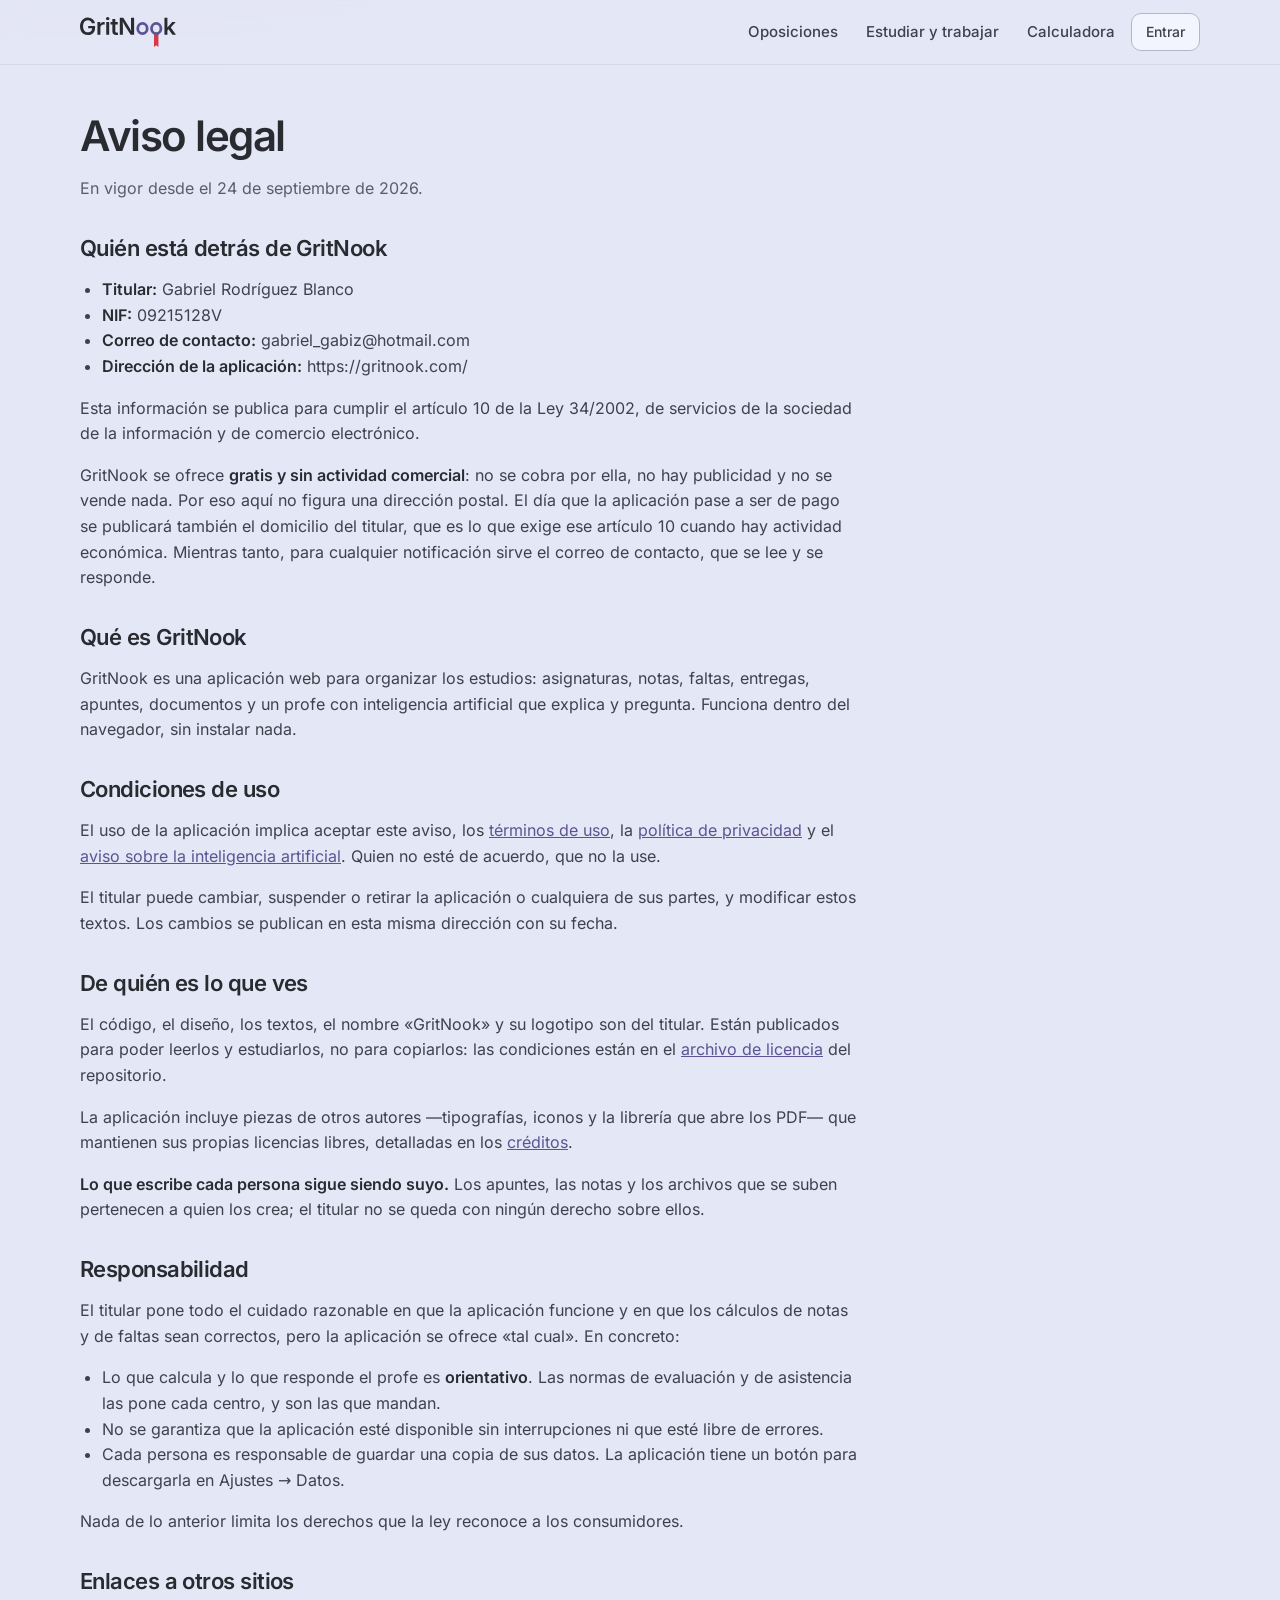
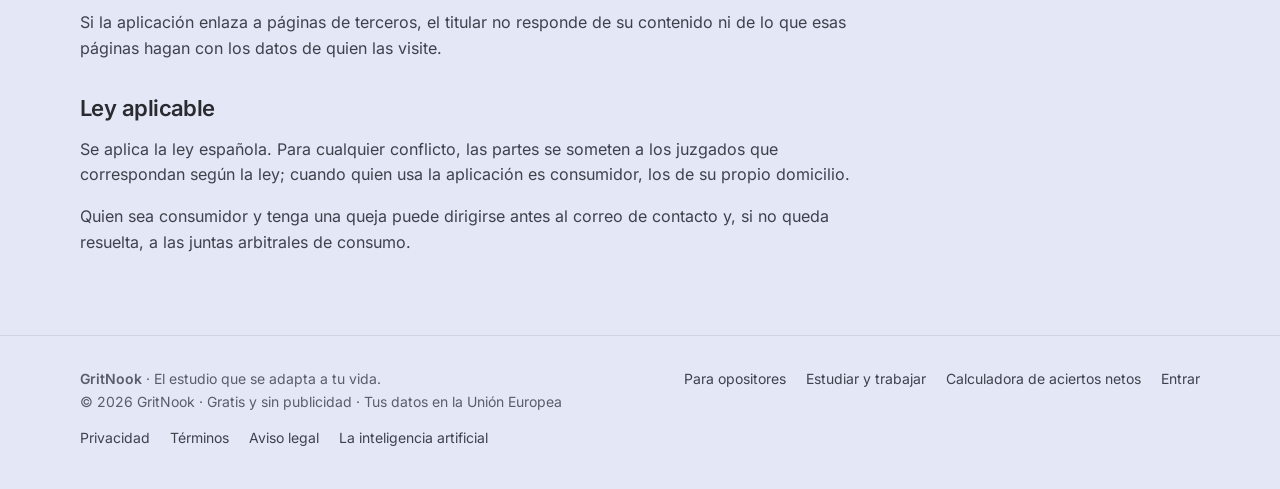
==== aviso-legal/index.html @ 5bbada2b "Web pública para Google, entrar con Google o GitHub y service worker solo para la app - SEO: título," ====
<!doctype html>
<html lang="es">
<head>
<meta charset="utf-8">
<meta name="viewport" content="width=device-width, initial-scale=1">
<title>Aviso legal · GritNook</title>
<meta name="description" content="Quién está detrás de GritNook, cómo contactar y las condiciones generales de uso de la aplicación.">
<meta name="robots" content="noindex, follow">
<link rel="canonical" href="https://gritnook.com/aviso-legal/">
<meta property="og:type" content="website">
<meta property="og:site_name" content="GritNook">
<meta property="og:locale" content="es_ES">
<meta property="og:title" content="Aviso legal · GritNook">
<meta property="og:description" content="Quién está detrás de GritNook, cómo contactar y las condiciones generales de uso de la aplicación.">
<meta property="og:url" content="https://gritnook.com/aviso-legal/">
<meta property="og:image" content="https://gritnook.com/web/og.png">
<meta property="og:image:width" content="1200">
<meta property="og:image:height" content="630">
<meta property="og:image:alt" content="GritNook: el estudio que se adapta a tu vida">
<meta name="twitter:card" content="summary_large_image">
<meta name="theme-color" content="#161826">
<link rel="icon" href="/iconos/icono.svg" type="image/svg+xml">
<link rel="apple-touch-icon" href="/iconos/icono-180.png">
<link rel="preload" href="/fuentes/inter-latin-400-normal.woff2" as="font" type="font/woff2" crossorigin>
<link rel="preload" href="/fuentes/inter-latin-600-normal.woff2" as="font" type="font/woff2" crossorigin>
<link rel="stylesheet" href="/web/web.css?v=89fc3485">
</head>
<body>
<a class="saltar" href="#contenido">Saltar al contenido</a>
<header class="cab"><div class="ancho">
  <a class="marca" href="/" aria-label="GritNook, ir a la app"><picture><source srcset="/marca/gritnook-claro.svg" media="(prefers-color-scheme: light)"><img src="/marca/gritnook-oscuro.svg" width="112" height="35" alt="GritNook"></picture></a>
  <nav aria-label="Principal"><a class="opc" href="/oposiciones/">Oposiciones</a><a class="opc" href="/estudiar-y-trabajar/">Estudiar y trabajar</a><a class="opc" href="/calculadora-aciertos-netos/">Calculadora</a><a class="btn" href="/">Entrar</a></nav>
</div></header>
<main id="contenido">
<div class="ancho"><article class="papel"><h1>Aviso legal</h1>
<p class="vigor">En vigor desde el 24 de septiembre de 2026.</p>
<h2>Quién está detrás de GritNook</h2>
<ul><li><strong>Titular:</strong> Gabriel Rodríguez Blanco</li><li><strong>NIF:</strong> 09215128V</li><li><strong>Correo de contacto:</strong> gabriel_gabiz@hotmail.com</li><li><strong>Dirección de la aplicación:</strong> https://gritnook.com/</li></ul>
<p>Esta información se publica para cumplir el artículo 10 de la Ley 34/2002, de servicios de la sociedad de la información y de comercio electrónico.</p>
<p>GritNook se ofrece <strong>gratis y sin actividad comercial</strong>: no se cobra por ella, no hay publicidad y no se vende nada. Por eso aquí no figura una dirección postal. El día que la aplicación pase a ser de pago se publicará también el domicilio del titular, que es lo que exige ese artículo 10 cuando hay actividad económica. Mientras tanto, para cualquier notificación sirve el correo de contacto, que se lee y se responde.</p>
<h2>Qué es GritNook</h2>
<p>GritNook es una aplicación web para organizar los estudios: asignaturas, notas, faltas, entregas, apuntes, documentos y un profe con inteligencia artificial que explica y pregunta. Funciona dentro del navegador, sin instalar nada.</p>
<h2>Condiciones de uso</h2>
<p>El uso de la aplicación implica aceptar este aviso, los <a href="/terminos/">términos de uso</a>, la <a href="/privacidad/">política de privacidad</a> y el <a href="/ia/">aviso sobre la inteligencia artificial</a>. Quien no esté de acuerdo, que no la use.</p>
<p>El titular puede cambiar, suspender o retirar la aplicación o cualquiera de sus partes, y modificar estos textos. Los cambios se publican en esta misma dirección con su fecha.</p>
<h2>De quién es lo que ves</h2>
<p>El código, el diseño, los textos, el nombre «GritNook» y su logotipo son del titular. Están publicados para poder leerlos y estudiarlos, no para copiarlos: las condiciones están en el <a href="https://github.com/Gabriel15gabi/gritnook/blob/main/LICENSE">archivo de licencia</a> del repositorio.</p>
<p>La aplicación incluye piezas de otros autores —tipografías, iconos y la librería que abre los PDF— que mantienen sus propias licencias libres, detalladas en los <a href="https://github.com/Gabriel15gabi/gritnook/blob/main/CREDITOS.md">créditos</a>.</p>
<p><strong>Lo que escribe cada persona sigue siendo suyo.</strong> Los apuntes, las notas y los archivos que se suben pertenecen a quien los crea; el titular no se queda con ningún derecho sobre ellos.</p>
<h2>Responsabilidad</h2>
<p>El titular pone todo el cuidado razonable en que la aplicación funcione y en que los cálculos de notas y de faltas sean correctos, pero la aplicación se ofrece «tal cual». En concreto:</p>
<ul><li>Lo que calcula y lo que responde el profe es <strong>orientativo</strong>. Las normas de evaluación y de asistencia las pone cada centro, y son las que mandan.</li><li>No se garantiza que la aplicación esté disponible sin interrupciones ni que esté libre de errores.</li><li>Cada persona es responsable de guardar una copia de sus datos. La aplicación tiene un botón para descargarla en Ajustes → Datos.</li></ul>
<p>Nada de lo anterior limita los derechos que la ley reconoce a los consumidores.</p>
<h2>Enlaces a otros sitios</h2>
<p>Si la aplicación enlaza a páginas de terceros, el titular no responde de su contenido ni de lo que esas páginas hagan con los datos de quien las visite.</p>
<h2>Ley aplicable</h2>
<p>Se aplica la ley española. Para cualquier conflicto, las partes se someten a los juzgados que correspondan según la ley; cuando quien usa la aplicación es consumidor, los de su propio domicilio.</p>
<p>Quien sea consumidor y tenga una queja puede dirigirse antes al correo de contacto y, si no queda resuelta, a las juntas arbitrales de consumo.</p></article></div>
</main>
<footer class="pie"><div class="ancho">
  <div><p><strong>GritNook</strong> · El estudio que se adapta a tu vida.</p><p>© 2026 GritNook · Gratis y sin publicidad · Tus datos en la Unión Europea</p></div>
  <nav aria-label="Qué es GritNook"><a href="/oposiciones/">Para opositores</a><a href="/estudiar-y-trabajar/">Estudiar y trabajar</a><a href="/calculadora-aciertos-netos/">Calculadora de aciertos netos</a><a href="/">Entrar</a></nav>
  <nav aria-label="Legal"><a href="/privacidad/">Privacidad</a><a href="/terminos/">Términos</a><a href="/aviso-legal/">Aviso legal</a><a href="/ia/">La inteligencia artificial</a></nav>
</div></footer>
</body>
</html>
---- web/web.css ----
/* Las páginas públicas de gritnook.com (presentación, calculadora y papeles).
   Mismos colores y letra que la app: azul noche en oscuro, papel en claro,
   el acento como línea y borde. Las genera web/generar.js. */
@font-face{font-family:'Inter'; font-style:normal; font-weight:400; font-display:swap; src:url("/fuentes/inter-latin-400-normal.woff2") format("woff2")}
@font-face{font-family:'Inter'; font-style:normal; font-weight:500; font-display:swap; src:url("/fuentes/inter-latin-500-normal.woff2") format("woff2")}
@font-face{font-family:'Inter'; font-style:normal; font-weight:600; font-display:swap; src:url("/fuentes/inter-latin-600-normal.woff2") format("woff2")}

:root{
  --bg:#e4e7f5; --surface:#f3f5fe; --surface-2:#e9ecf8; --line:#cfd3e5; --line-2:#b2b6ca;
  --ink:#292b31; --ink-2:#3f424d; --ink-3:#595d6c;
  --acento:#5d5294; --acento-txt:#5d5294; --acento-suave:#e7e5fe; --acento-borde:#d2cefd; --on-acento:#f3f5fe;
  --verde:#166534; --ambar:#92400E; --cinta:#D23B47;
  --sombra:0 0 0 1px #cfd3e5, 0 10px 30px rgba(41,43,49,.08);
  --luz:radial-gradient(900px 480px at 10% -10%, rgba(93,82,148,.12), transparent 60%);
  color-scheme:light;
}
@media (prefers-color-scheme: dark){:root{
  --bg:#161826; --surface:#1d1f2c; --surface-2:#232532; --line:#292b31; --line-2:#3f424d;
  --ink:#e9e9ed; --ink-2:#b2b6ca; --ink-3:#9397ab;
  --acento:#9184d9; --acento-txt:#b5abfc; --acento-suave:#2b2741; --acento-borde:#423a6a; --on-acento:#161826;
  --verde:#4ADE80; --ambar:#FBBF24; --cinta:#F0616A;
  --sombra:0 0 0 1px #2c2e3b, 0 14px 40px rgba(0,0,0,.45);
  --luz:radial-gradient(1000px 560px at 12% -14%, rgba(145,132,217,.16), transparent 62%);
  color-scheme:dark;
}}

*{box-sizing:border-box}
html{-webkit-text-size-adjust:100%; scroll-behavior:smooth}
body{margin:0; background:var(--bg) var(--luz) no-repeat; color:var(--ink); font:400 16px/1.6 Inter, system-ui, -apple-system, "Segoe UI", sans-serif;
  -webkit-font-smoothing:antialiased; overflow-x:hidden}
img{max-width:100%; height:auto}
a{color:var(--acento-txt)}
:focus-visible{outline:2px solid var(--acento-txt); outline-offset:3px; border-radius:6px}
.saltar{position:absolute; left:-999px; top:8px; z-index:20; padding:8px 14px; border-radius:10px; background:var(--surface); color:var(--ink)}
.saltar:focus{left:16px}
.ancho{width:min(1120px, 100% - 32px); margin-inline:auto}

/* ── cabecera ── */
.cab{position:sticky; top:0; z-index:10; backdrop-filter:saturate(1.4) blur(12px); -webkit-backdrop-filter:saturate(1.4) blur(12px);
  background:color-mix(in srgb, var(--bg) 82%, transparent); border-bottom:1px solid color-mix(in srgb, var(--line) 70%, transparent)}
.cab .ancho{display:flex; align-items:center; gap:18px; min-height:64px}
.marca{display:inline-flex; align-items:center; margin-right:auto}
.marca img{display:block; height:30px; width:auto}
.cab nav{display:flex; align-items:center; gap:4px}
.cab nav a{padding:8px 12px; border-radius:10px; color:var(--ink-2); text-decoration:none; font-weight:500; font-size:15px}
.cab nav a:hover{color:var(--ink); background:var(--acento-suave)}
.cab nav a[aria-current="page"]{color:var(--ink)}
@media (max-width:760px){ .cab nav .opc{display:none} }

/* ── botones ── */
.btn{display:inline-flex; align-items:center; justify-content:center; gap:8px; min-height:44px; padding:10px 18px; border-radius:12px;
  border:1px solid var(--line-2); background:var(--surface); color:var(--ink); font:600 15px/1.2 Inter, system-ui, sans-serif; text-decoration:none; cursor:pointer}
.btn:hover{border-color:var(--acento)}
.btn.primario{border-color:transparent; color:var(--on-acento);
  background:linear-gradient(180deg, color-mix(in srgb, var(--acento) 86%, #fff), var(--acento))}
.btn.primario:hover{filter:brightness(1.06)}
.cab .btn{min-height:38px; padding:8px 14px; font-size:14px}

/* ── portada de cada página ── */
.hero{display:grid; grid-template-columns:minmax(0,1.15fr) minmax(0,.85fr); gap:48px; align-items:center; padding:56px 0 40px}
.eyebrow{display:inline-flex; align-items:center; gap:8px; margin:0 0 14px; font:600 13px/1 Inter, sans-serif; letter-spacing:.08em; text-transform:uppercase; color:var(--acento-txt)}
.eyebrow::before{content:""; width:8px; height:8px; border-radius:50%; background:currentColor; box-shadow:0 0 0 4px var(--acento-suave)}
h1{margin:0 0 18px; font:650 clamp(34px, 5.2vw, 56px)/1.08 Inter, sans-serif; letter-spacing:-.035em; text-wrap:balance}
h1 em, h2 em{font-style:normal; background:linear-gradient(92deg, var(--acento-txt), color-mix(in srgb, var(--acento-txt) 40%, var(--cinta)));
  -webkit-background-clip:text; background-clip:text; color:transparent}
.lead{margin:0 0 26px; max-width:60ch; font-size:clamp(17px, 2vw, 19px); line-height:1.6; color:var(--ink-2)}
.acciones{display:flex; flex-wrap:wrap; gap:12px}
.nota-pie{margin:16px 0 0; font-size:14px; color:var(--ink-3)}
.movil{margin:0; justify-self:center; width:min(320px, 100%); border-radius:34px; padding:10px; background:#0d0e16;
  box-shadow:0 0 0 1px #3f424d, 0 30px 80px rgba(0,0,0,.35), 0 0 60px color-mix(in srgb, var(--acento) 18%, transparent)}
.movil img{display:block; width:100%; border-radius:26px}
@media (max-width:860px){
  .hero{grid-template-columns:minmax(0,1fr); gap:36px; padding:36px 0 24px}
  .movil{width:min(280px, 82%)}
}

/* ── secciones ── */
section{padding:40px 0}
h2{margin:0 0 12px; font:650 clamp(26px, 3.4vw, 36px)/1.15 Inter, sans-serif; letter-spacing:-.025em; text-wrap:balance}
h3{margin:0 0 6px; font:600 18px/1.3 Inter, sans-serif; letter-spacing:-.01em}
.sub{margin:0 0 28px; max-width:62ch; color:var(--ink-2); font-size:17px}
.rejilla{display:grid; grid-template-columns:repeat(auto-fit, minmax(min(300px, 100%), 1fr)); gap:16px}
.tarjeta{padding:22px; border-radius:18px; background:var(--surface); box-shadow:var(--sombra)}
.tarjeta p{margin:0; color:var(--ink-2); font-size:15.5px}
.ico{display:grid; place-items:center; width:42px; height:42px; margin-bottom:14px; border-radius:12px; color:var(--acento-txt); background:var(--acento-suave)}
.ico svg{width:22px; height:22px; fill:none; stroke:currentColor; stroke-width:1.6; stroke-linecap:round; stroke-linejoin:round}

.pasos{counter-reset:paso; list-style:none; margin:0; padding:0; display:grid; grid-template-columns:repeat(auto-fit, minmax(min(240px, 100%), 1fr)); gap:16px}
.pasos li{position:relative; padding:22px 22px 22px 70px; border-radius:18px; background:var(--surface); box-shadow:var(--sombra)}
.pasos li::before{counter-increment:paso; content:counter(paso); position:absolute; left:22px; top:22px; width:34px; height:34px; border-radius:50%;
  display:grid; place-items:center; font-weight:600; color:var(--on-acento); background:var(--acento)}
.pasos p{margin:0; color:var(--ink-2); font-size:15.5px}

.doble{display:grid; grid-template-columns:minmax(0,.8fr) minmax(0,1.2fr); gap:48px; align-items:center}
.doble.al-reves{grid-template-columns:minmax(0,1.2fr) minmax(0,.8fr)}
.doble.al-reves .movil{order:2}
.lista-ok{list-style:none; margin:0; padding:0; display:grid; gap:12px}
.lista-ok li{position:relative; padding-left:30px; color:var(--ink-2)}
.lista-ok li::before{content:""; position:absolute; left:2px; top:.45em; width:16px; height:9px; border:solid var(--verde); border-width:0 0 2.2px 2.2px; transform:rotate(-45deg)}
.lista-ok strong{color:var(--ink)}
@media (max-width:860px){ .doble, .doble.al-reves{grid-template-columns:minmax(0,1fr); gap:30px} .doble.al-reves .movil{order:0} }

/* ── preguntas frecuentes ── */
.faq{display:grid; gap:10px; max-width:820px}
.faq details{border-radius:14px; background:var(--surface); box-shadow:var(--sombra)}
.faq summary{list-style:none; cursor:pointer; padding:18px 52px 18px 20px; position:relative; font-weight:600}
.faq summary::-webkit-details-marker{display:none}
.faq summary::after{content:""; position:absolute; right:22px; top:50%; width:9px; height:9px; margin-top:-6px; border:solid var(--ink-3);
  border-width:0 2px 2px 0; transform:rotate(45deg); transition:transform .2s}
.faq details[open] summary::after{transform:rotate(225deg); margin-top:-2px}
.faq details > div{padding:0 20px 18px; color:var(--ink-2)}
.faq details > div p{margin:0 0 10px}
.faq details > div p:last-child{margin:0}

/* ── llamada final ── */
.final{margin:24px 0 64px; padding:44px 32px; border-radius:26px; text-align:center; background:var(--surface);
  box-shadow:var(--sombra); background-image:radial-gradient(600px 240px at 50% -30%, color-mix(in srgb, var(--acento) 22%, transparent), transparent 70%)}
.final .sub{margin-inline:auto}
.final .acciones{justify-content:center}

/* ── la calculadora ── */
.calc{display:grid; gap:16px}
.calc-caja{padding:24px; border-radius:20px; background:var(--surface); box-shadow:var(--sombra)}
.calc-caja h2{font-size:22px; margin-bottom:6px}
.calc-caja > p{margin:0 0 18px; color:var(--ink-2); font-size:15.5px}
.campos{display:grid; grid-template-columns:repeat(auto-fit, minmax(min(130px, 100%), 1fr)); gap:12px 14px}
.campo{display:flex; flex-direction:column; justify-content:flex-end; gap:6px; font-size:14px; font-weight:500; color:var(--ink-2)}
.campo input, .campo select{width:100%; min-height:46px; padding:10px 12px; border-radius:12px; border:1px solid var(--line-2); background:var(--bg);
  color:var(--ink); font:500 17px/1.2 Inter, system-ui, sans-serif; font-variant-numeric:tabular-nums}
.campo input:focus, .campo select:focus{outline:2px solid var(--acento); outline-offset:0; border-color:transparent}
.campo small{font-weight:400; color:var(--ink-3)}
.resultado{display:flex; flex-wrap:wrap; gap:12px; margin-top:18px}
.cifra{flex:1 1 90px; min-width:0; padding:16px 18px; border-radius:14px; background:var(--surface-2); border:1px solid var(--line)}
.cifra b{display:block; font:600 32px/1.1 Inter, sans-serif; letter-spacing:-.02em; font-variant-numeric:tabular-nums}
.cifra span{font-size:14px; color:var(--ink-3)}
.cifra.clave{border-color:var(--acento-borde); background:var(--acento-suave)}
.cifra.clave b{color:var(--acento-txt)}
.frase{margin:14px 0 0; color:var(--ink-2)}
.frase.mal{color:var(--ambar)}
.riesgo{display:grid; grid-template-columns:repeat(auto-fit, minmax(min(170px, 100%), 1fr)); gap:10px; margin-top:16px}
.riesgo div{padding:14px 16px; border-radius:14px; background:var(--surface-2); border:1px solid var(--line)}
.riesgo div.si{border-color:color-mix(in srgb, var(--verde) 55%, transparent)}
.riesgo b{display:block; font-size:14px}
.riesgo span{display:block; margin:4px 0; font:600 22px/1.2 Inter, sans-serif; font-variant-numeric:tabular-nums}
.riesgo em{font-style:normal; font-size:14px; color:var(--ink-3)}
.riesgo div.si em{color:var(--verde)}
.formula{margin:14px 0; padding:16px 18px; border-radius:14px; background:var(--surface); box-shadow:var(--sombra); font-weight:600; font-size:17px}
.formula small{display:block; margin-top:6px; font-weight:400; font-size:15px; color:var(--ink-2)}
.texto{max-width:72ch}
.texto p, .texto li{color:var(--ink-2)}
.texto h2{margin-top:36px}
.texto h2:first-child{margin-top:0}

/* ── los papeles ── */
.papel{max-width:780px; padding:48px 0 64px}
.papel h1{font-size:clamp(30px, 4.4vw, 42px)}
.papel h2{font-size:22px; margin:34px 0 10px}
.papel p, .papel li{color:var(--ink-2)}
.papel strong{color:var(--ink)}
.papel ul{padding-left:22px}
.papel .tabla{overflow-x:auto; margin:16px 0}
.papel table{border-collapse:collapse; width:100%; font-size:15px}
.papel th, .papel td{padding:10px 12px; border-bottom:1px solid var(--line); text-align:left; vertical-align:top}
.papel th{color:var(--ink); font-weight:600}
.papel .vigor{color:var(--ink-3)}

/* ── pie ── */
.pie{border-top:1px solid var(--line); padding:32px 0 40px; font-size:14px; color:var(--ink-3)}
.pie .ancho{display:flex; flex-wrap:wrap; gap:14px 28px; align-items:flex-start; justify-content:space-between}
.pie nav{display:flex; flex-wrap:wrap; gap:8px 20px}
.pie a{color:var(--ink-2); text-decoration:none}
.pie a:hover{color:var(--ink); text-decoration:underline}
.pie p{margin:0}

@media (prefers-reduced-motion: reduce){ html{scroll-behavior:auto} *{transition:none !important} }
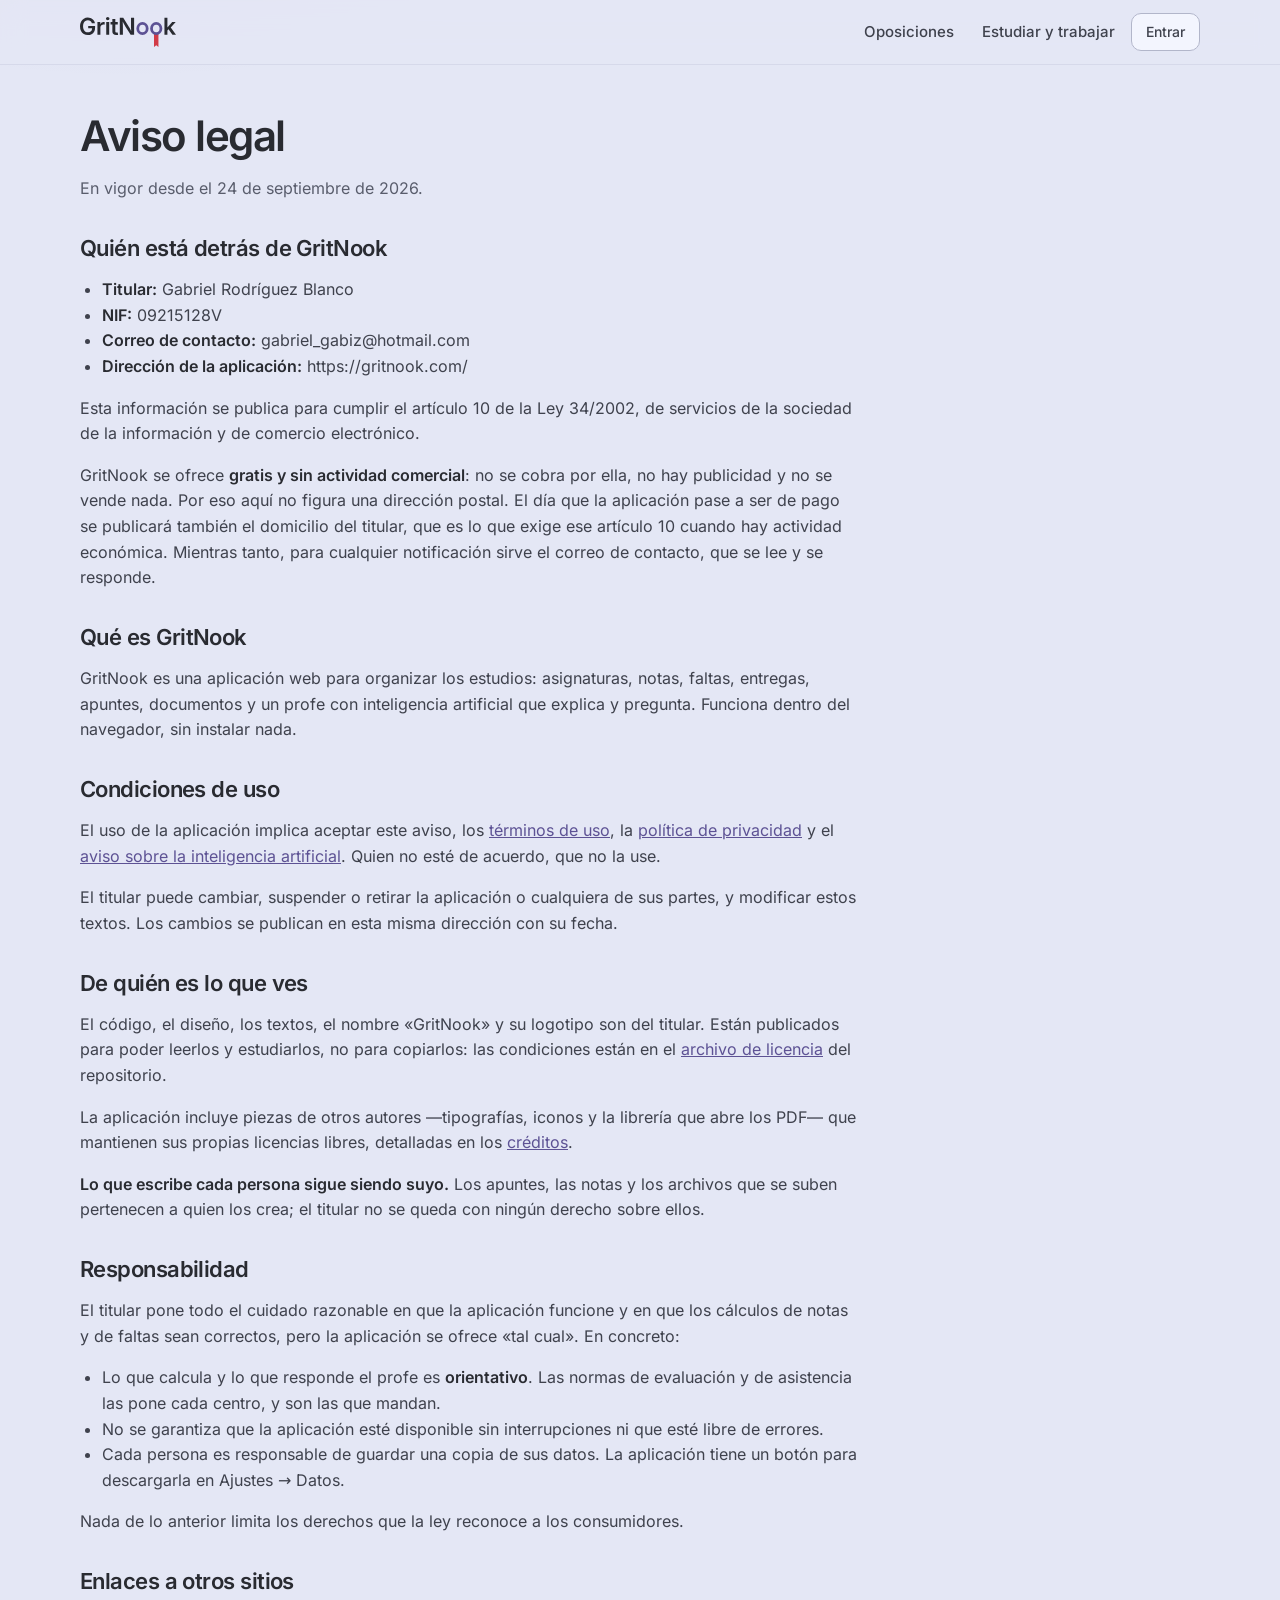
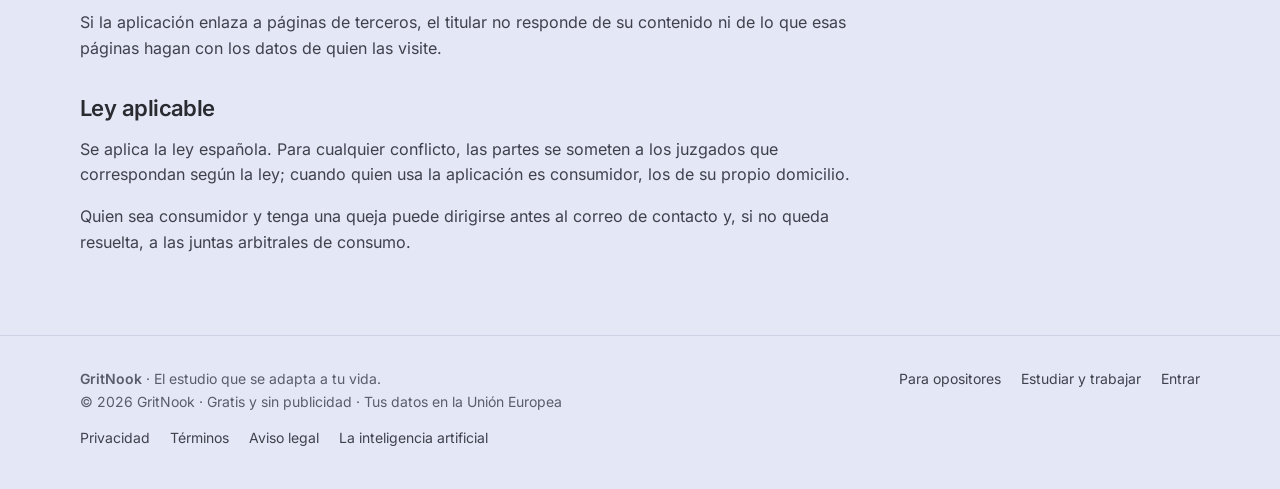
==== commit 4ccc06a0: "La calculadora de aciertos netos se queda dentro de la app, sin página pública Gabriel prefiere que " ====
--- a/aviso-legal/index.html
+++ b/aviso-legal/index.html
@@ -23,13 +23,13 @@
 <link rel="apple-touch-icon" href="/iconos/icono-180.png">
 <link rel="preload" href="/fuentes/inter-latin-400-normal.woff2" as="font" type="font/woff2" crossorigin>
 <link rel="preload" href="/fuentes/inter-latin-600-normal.woff2" as="font" type="font/woff2" crossorigin>
-<link rel="stylesheet" href="/web/web.css?v=89fc3485">
+<link rel="stylesheet" href="/web/web.css?v=493aa138">
 </head>
 <body>
 <a class="saltar" href="#contenido">Saltar al contenido</a>
 <header class="cab"><div class="ancho">
   <a class="marca" href="/" aria-label="GritNook, ir a la app"><picture><source srcset="/marca/gritnook-claro.svg" media="(prefers-color-scheme: light)"><img src="/marca/gritnook-oscuro.svg" width="112" height="35" alt="GritNook"></picture></a>
-  <nav aria-label="Principal"><a class="opc" href="/oposiciones/">Oposiciones</a><a class="opc" href="/estudiar-y-trabajar/">Estudiar y trabajar</a><a class="opc" href="/calculadora-aciertos-netos/">Calculadora</a><a class="btn" href="/">Entrar</a></nav>
+  <nav aria-label="Principal"><a class="opc" href="/oposiciones/">Oposiciones</a><a class="opc" href="/estudiar-y-trabajar/">Estudiar y trabajar</a><a class="btn" href="/">Entrar</a></nav>
 </div></header>
 <main id="contenido">
 <div class="ancho"><article class="papel"><h1>Aviso legal</h1>
@@ -59,7 +59,7 @@
 </main>
 <footer class="pie"><div class="ancho">
   <div><p><strong>GritNook</strong> · El estudio que se adapta a tu vida.</p><p>© 2026 GritNook · Gratis y sin publicidad · Tus datos en la Unión Europea</p></div>
-  <nav aria-label="Qué es GritNook"><a href="/oposiciones/">Para opositores</a><a href="/estudiar-y-trabajar/">Estudiar y trabajar</a><a href="/calculadora-aciertos-netos/">Calculadora de aciertos netos</a><a href="/">Entrar</a></nav>
+  <nav aria-label="Qué es GritNook"><a href="/oposiciones/">Para opositores</a><a href="/estudiar-y-trabajar/">Estudiar y trabajar</a><a href="/">Entrar</a></nav>
   <nav aria-label="Legal"><a href="/privacidad/">Privacidad</a><a href="/terminos/">Términos</a><a href="/aviso-legal/">Aviso legal</a><a href="/ia/">La inteligencia artificial</a></nav>
 </div></footer>
 </body>
--- a/web/web.css
+++ b/web/web.css
@@ -1,4 +1,4 @@
-/* Las páginas públicas de gritnook.com (presentación, calculadora y papeles).
+/* Las páginas públicas de gritnook.com (presentación y papeles).
    Mismos colores y letra que la app: azul noche en oscuro, papel en claro,
    el acento como línea y borde. Las genera web/generar.js. */
 @font-face{font-family:'Inter'; font-style:normal; font-weight:400; font-display:swap; src:url("/fuentes/inter-latin-400-normal.woff2") format("woff2")}
@@ -118,39 +118,6 @@
 .final .sub{margin-inline:auto}
 .final .acciones{justify-content:center}
 
-/* ── la calculadora ── */
-.calc{display:grid; gap:16px}
-.calc-caja{padding:24px; border-radius:20px; background:var(--surface); box-shadow:var(--sombra)}
-.calc-caja h2{font-size:22px; margin-bottom:6px}
-.calc-caja > p{margin:0 0 18px; color:var(--ink-2); font-size:15.5px}
-.campos{display:grid; grid-template-columns:repeat(auto-fit, minmax(min(130px, 100%), 1fr)); gap:12px 14px}
-.campo{display:flex; flex-direction:column; justify-content:flex-end; gap:6px; font-size:14px; font-weight:500; color:var(--ink-2)}
-.campo input, .campo select{width:100%; min-height:46px; padding:10px 12px; border-radius:12px; border:1px solid var(--line-2); background:var(--bg);
-  color:var(--ink); font:500 17px/1.2 Inter, system-ui, sans-serif; font-variant-numeric:tabular-nums}
-.campo input:focus, .campo select:focus{outline:2px solid var(--acento); outline-offset:0; border-color:transparent}
-.campo small{font-weight:400; color:var(--ink-3)}
-.resultado{display:flex; flex-wrap:wrap; gap:12px; margin-top:18px}
-.cifra{flex:1 1 90px; min-width:0; padding:16px 18px; border-radius:14px; background:var(--surface-2); border:1px solid var(--line)}
-.cifra b{display:block; font:600 32px/1.1 Inter, sans-serif; letter-spacing:-.02em; font-variant-numeric:tabular-nums}
-.cifra span{font-size:14px; color:var(--ink-3)}
-.cifra.clave{border-color:var(--acento-borde); background:var(--acento-suave)}
-.cifra.clave b{color:var(--acento-txt)}
-.frase{margin:14px 0 0; color:var(--ink-2)}
-.frase.mal{color:var(--ambar)}
-.riesgo{display:grid; grid-template-columns:repeat(auto-fit, minmax(min(170px, 100%), 1fr)); gap:10px; margin-top:16px}
-.riesgo div{padding:14px 16px; border-radius:14px; background:var(--surface-2); border:1px solid var(--line)}
-.riesgo div.si{border-color:color-mix(in srgb, var(--verde) 55%, transparent)}
-.riesgo b{display:block; font-size:14px}
-.riesgo span{display:block; margin:4px 0; font:600 22px/1.2 Inter, sans-serif; font-variant-numeric:tabular-nums}
-.riesgo em{font-style:normal; font-size:14px; color:var(--ink-3)}
-.riesgo div.si em{color:var(--verde)}
-.formula{margin:14px 0; padding:16px 18px; border-radius:14px; background:var(--surface); box-shadow:var(--sombra); font-weight:600; font-size:17px}
-.formula small{display:block; margin-top:6px; font-weight:400; font-size:15px; color:var(--ink-2)}
-.texto{max-width:72ch}
-.texto p, .texto li{color:var(--ink-2)}
-.texto h2{margin-top:36px}
-.texto h2:first-child{margin-top:0}
-
 /* ── los papeles ── */
 .papel{max-width:780px; padding:48px 0 64px}
 .papel h1{font-size:clamp(30px, 4.4vw, 42px)}
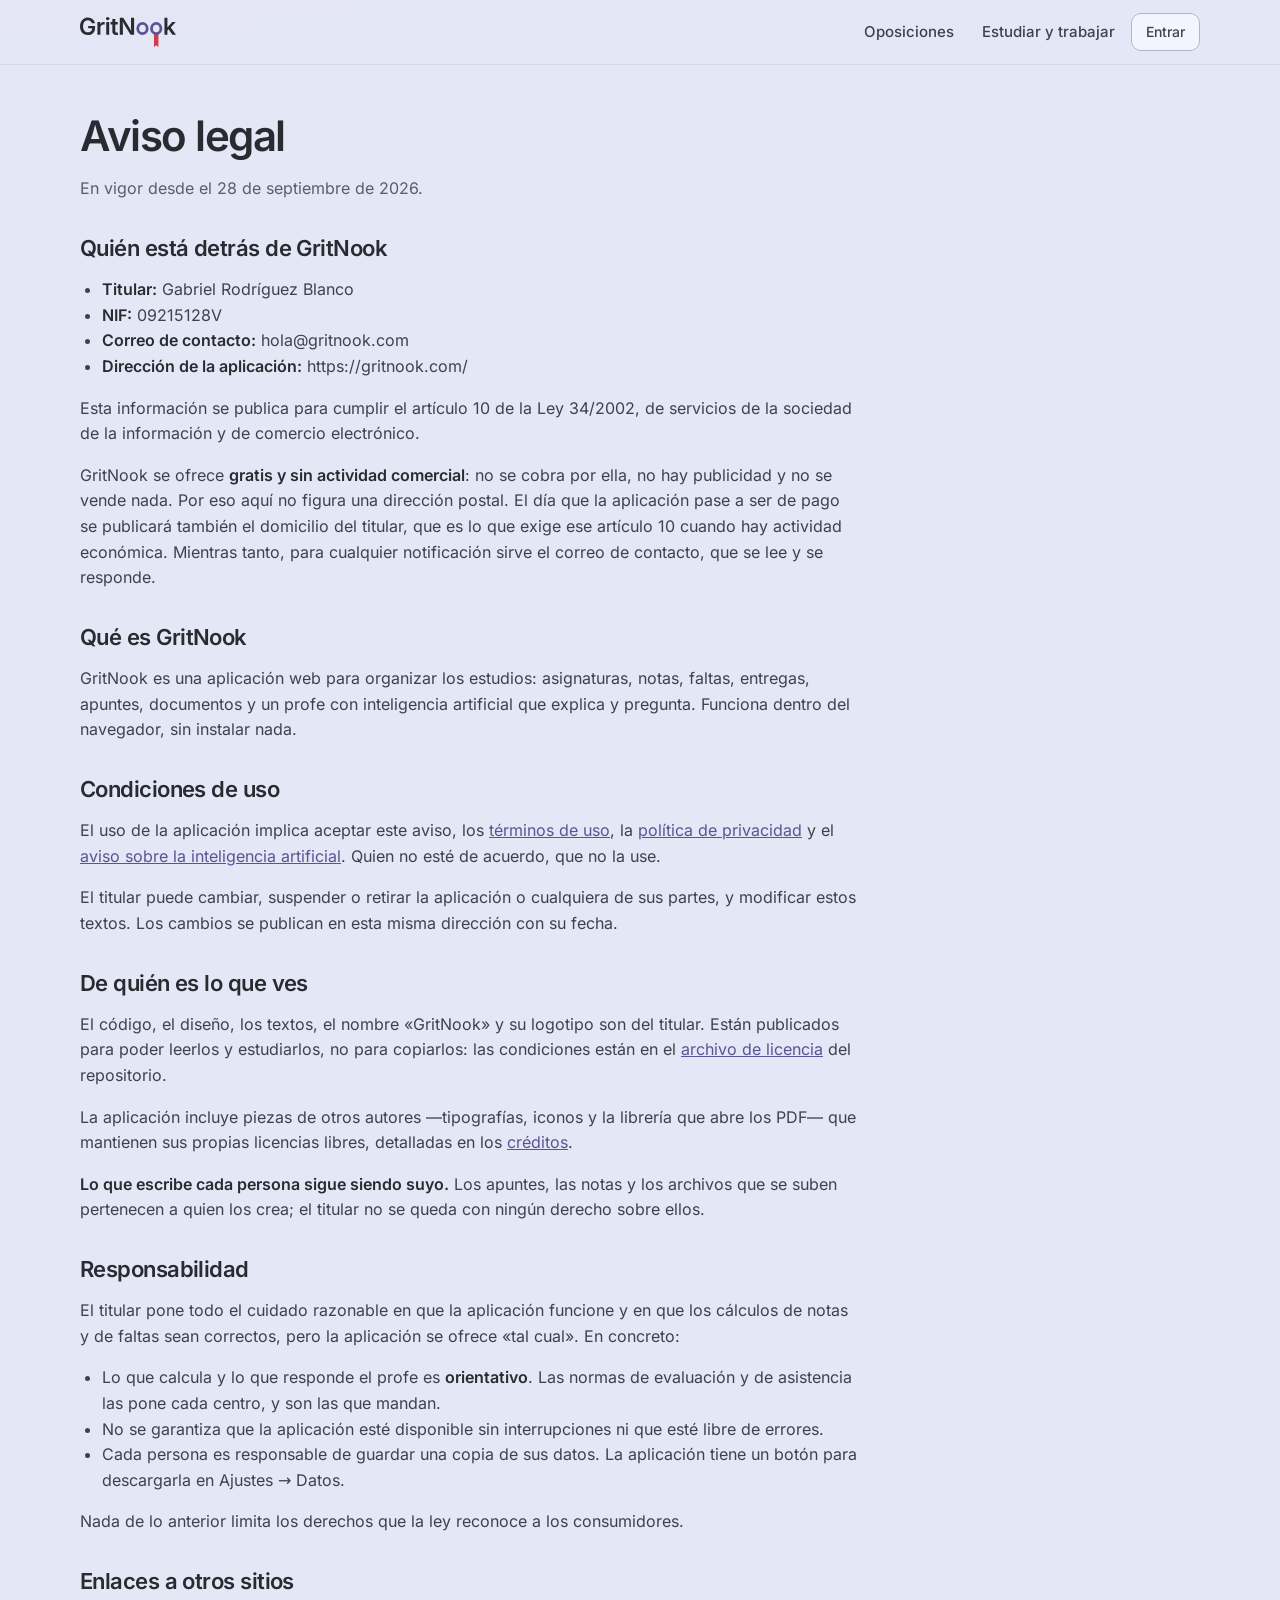
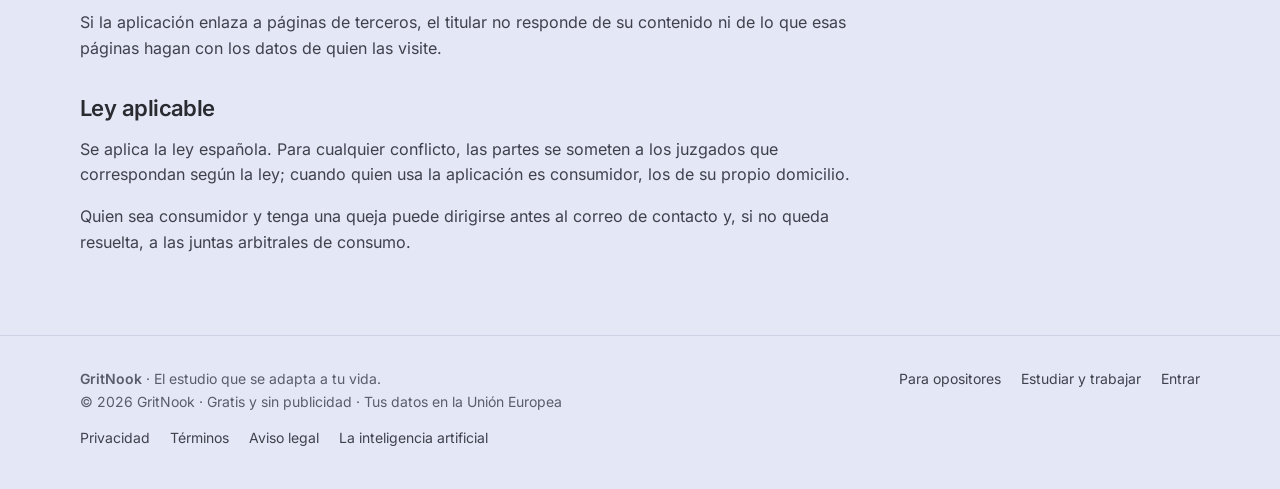
==== commit 36a60b0b: "Correo de contacto: hola@gritnook.com en vez del personal Los papeles (aviso legal y privacidad, en " ====
--- a/aviso-legal/index.html
+++ b/aviso-legal/index.html
@@ -33,9 +33,9 @@
 </div></header>
 <main id="contenido">
 <div class="ancho"><article class="papel"><h1>Aviso legal</h1>
-<p class="vigor">En vigor desde el 24 de septiembre de 2026.</p>
+<p class="vigor">En vigor desde el 28 de septiembre de 2026.</p>
 <h2>Quién está detrás de GritNook</h2>
-<ul><li><strong>Titular:</strong> Gabriel Rodríguez Blanco</li><li><strong>NIF:</strong> 09215128V</li><li><strong>Correo de contacto:</strong> gabriel_gabiz@hotmail.com</li><li><strong>Dirección de la aplicación:</strong> https://gritnook.com/</li></ul>
+<ul><li><strong>Titular:</strong> Gabriel Rodríguez Blanco</li><li><strong>NIF:</strong> 09215128V</li><li><strong>Correo de contacto:</strong> hola@gritnook.com</li><li><strong>Dirección de la aplicación:</strong> https://gritnook.com/</li></ul>
 <p>Esta información se publica para cumplir el artículo 10 de la Ley 34/2002, de servicios de la sociedad de la información y de comercio electrónico.</p>
 <p>GritNook se ofrece <strong>gratis y sin actividad comercial</strong>: no se cobra por ella, no hay publicidad y no se vende nada. Por eso aquí no figura una dirección postal. El día que la aplicación pase a ser de pago se publicará también el domicilio del titular, que es lo que exige ese artículo 10 cuando hay actividad económica. Mientras tanto, para cualquier notificación sirve el correo de contacto, que se lee y se responde.</p>
 <h2>Qué es GritNook</h2>
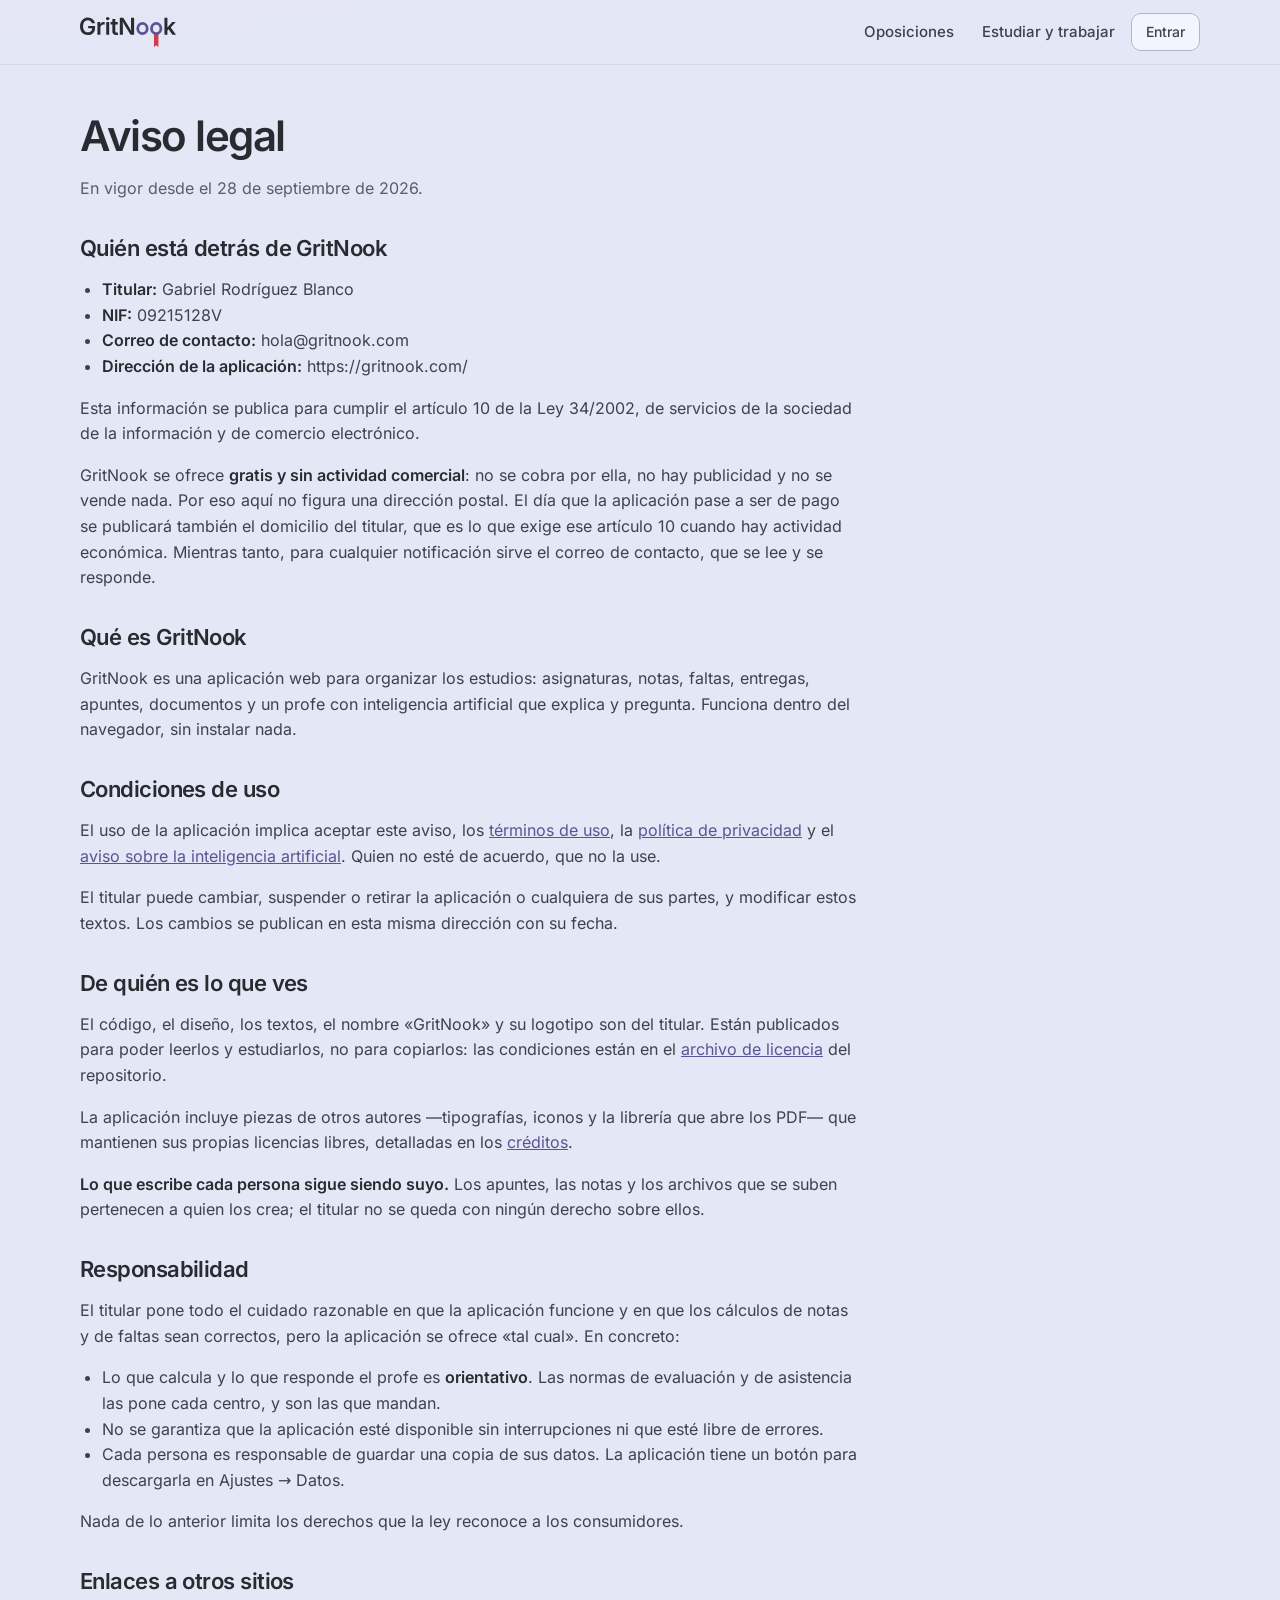
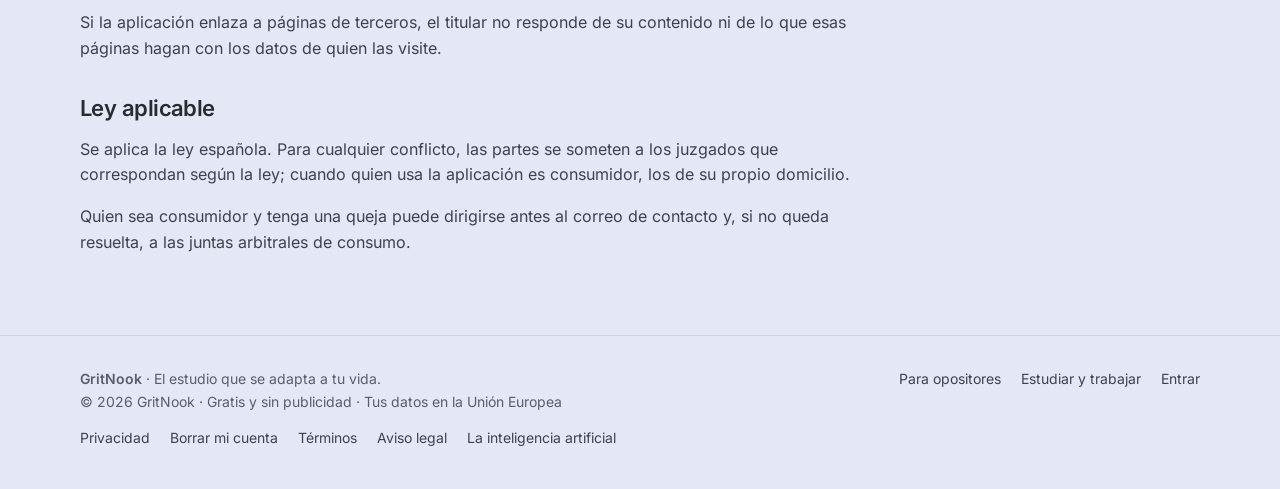
==== commit 100eada6: "Idiomas para cualquier idioma y borrar la cuenta desde Perfil Idiomas: la sección de inglés sirve pa" ====
--- a/aviso-legal/index.html
+++ b/aviso-legal/index.html
@@ -19,7 +19,8 @@
 <meta property="og:image:alt" content="GritNook: el estudio que se adapta a tu vida">
 <meta name="twitter:card" content="summary_large_image">
 <meta name="theme-color" content="#161826">
-<link rel="icon" href="/iconos/icono.svg" type="image/svg+xml">
+<link rel="icon" href="/favicon.ico" sizes="16x16 32x32 48x48">
+<link rel="icon" type="image/png" sizes="96x96" href="/iconos/icono-96.png">
 <link rel="apple-touch-icon" href="/iconos/icono-180.png">
 <link rel="preload" href="/fuentes/inter-latin-400-normal.woff2" as="font" type="font/woff2" crossorigin>
 <link rel="preload" href="/fuentes/inter-latin-600-normal.woff2" as="font" type="font/woff2" crossorigin>
@@ -60,7 +61,7 @@
 <footer class="pie"><div class="ancho">
   <div><p><strong>GritNook</strong> · El estudio que se adapta a tu vida.</p><p>© 2026 GritNook · Gratis y sin publicidad · Tus datos en la Unión Europea</p></div>
   <nav aria-label="Qué es GritNook"><a href="/oposiciones/">Para opositores</a><a href="/estudiar-y-trabajar/">Estudiar y trabajar</a><a href="/">Entrar</a></nav>
-  <nav aria-label="Legal"><a href="/privacidad/">Privacidad</a><a href="/terminos/">Términos</a><a href="/aviso-legal/">Aviso legal</a><a href="/ia/">La inteligencia artificial</a></nav>
+  <nav aria-label="Legal"><a href="/privacidad/">Privacidad</a><a href="/borrar-cuenta/">Borrar mi cuenta</a><a href="/terminos/">Términos</a><a href="/aviso-legal/">Aviso legal</a><a href="/ia/">La inteligencia artificial</a></nav>
 </div></footer>
 </body>
 </html>
